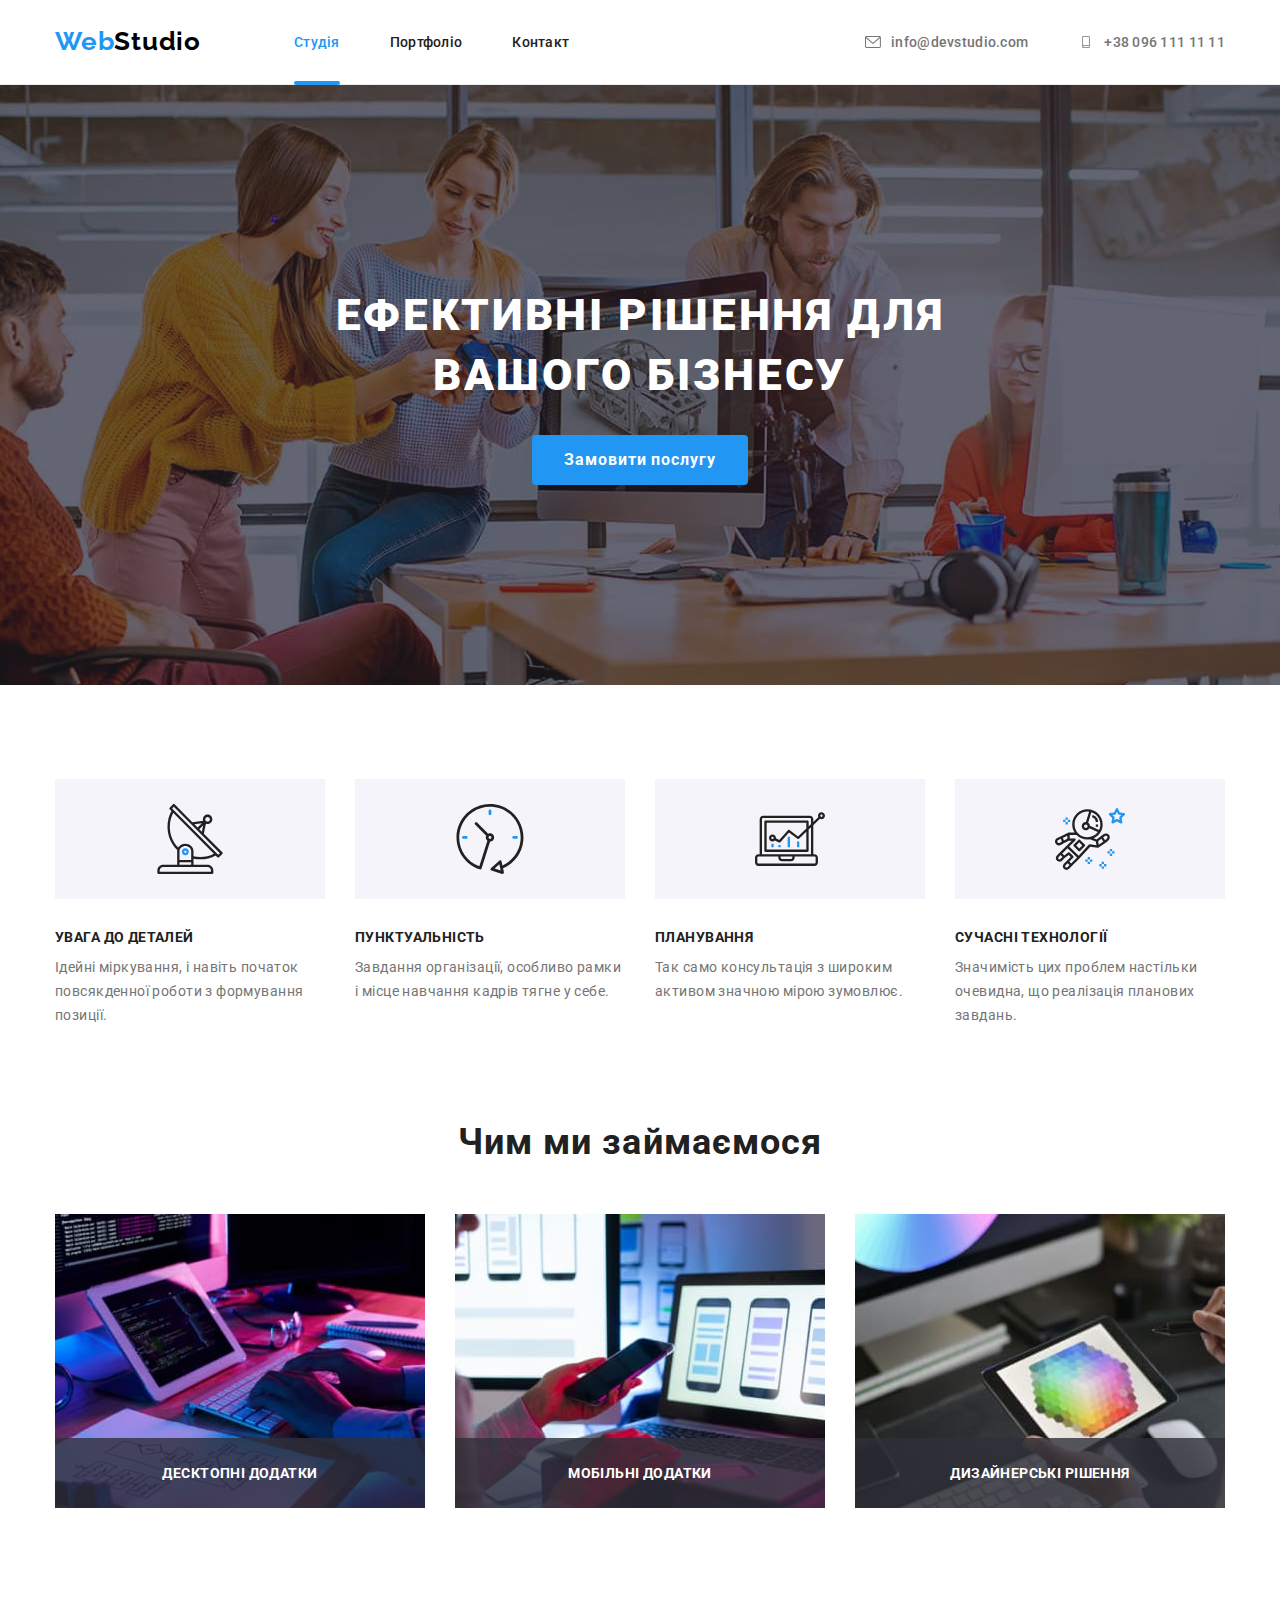
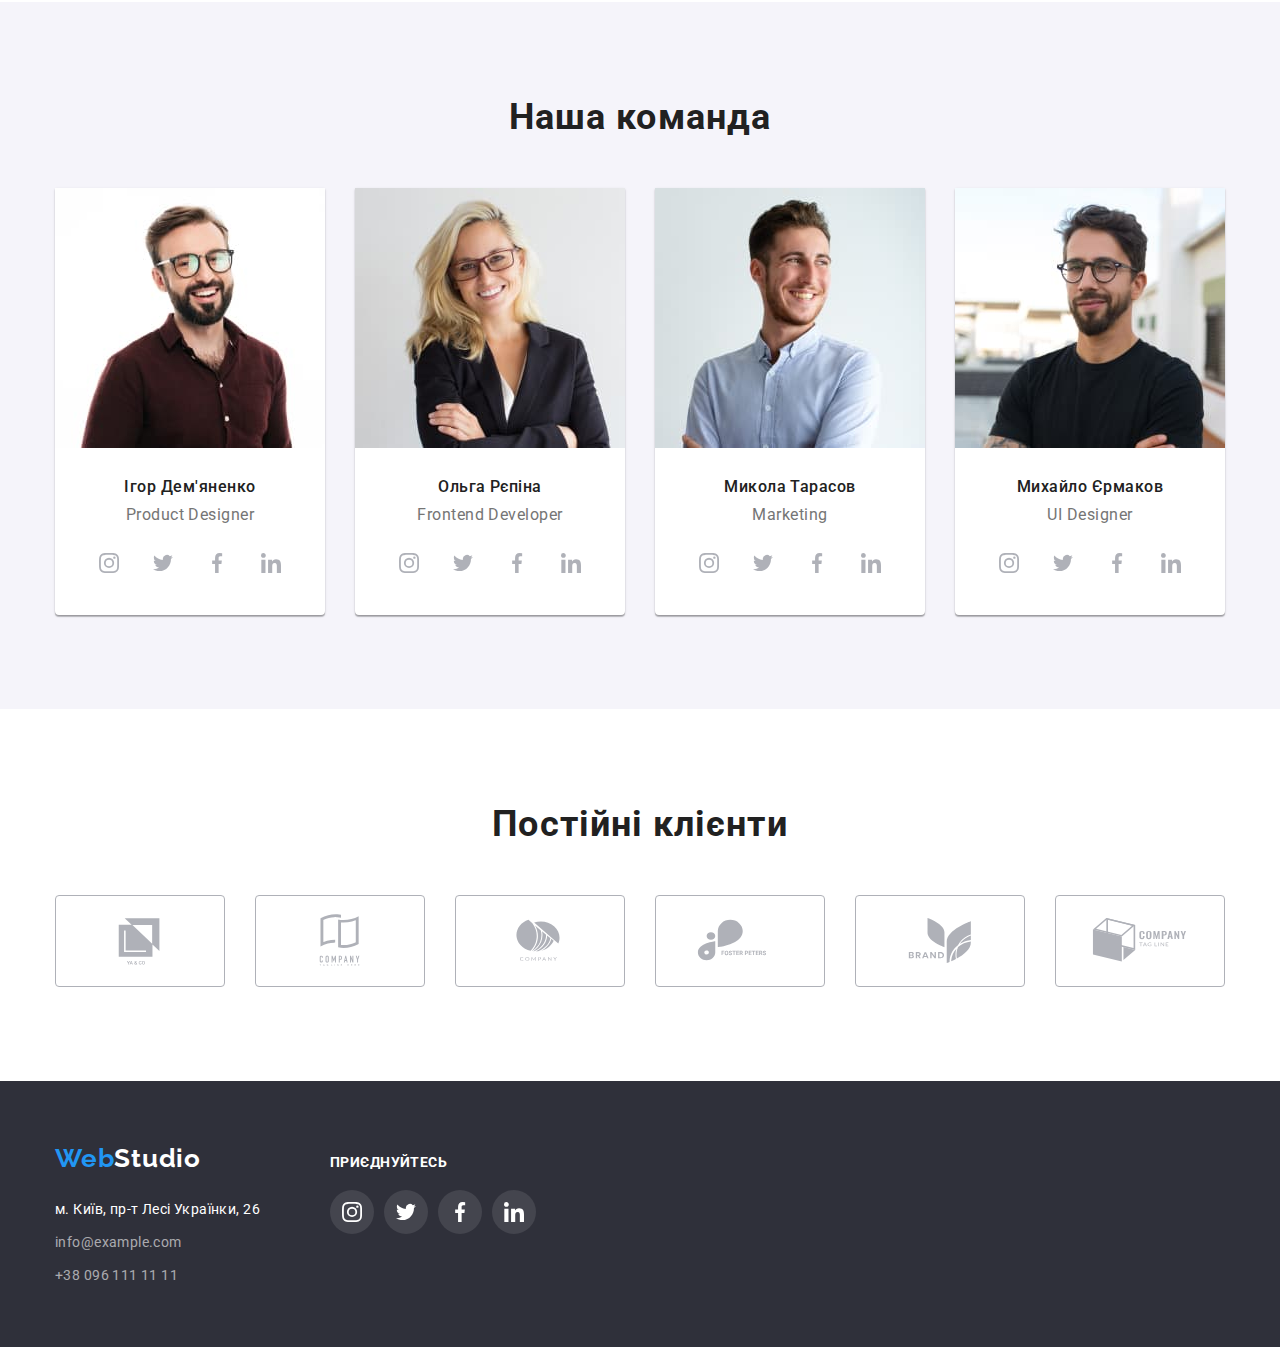
==== index.html @ 0c47aa60 "start" ====
<!DOCTYPE html>
<html lang="ru">
  <head>
    <link rel="preconnect" href="https://fonts.googleapis.com" />
    <link rel="preconnect" href="https://fonts.gstatic.com" crossorigin />
    <link
      href="https://fonts.googleapis.com/css2?family=Raleway:wght@700&family=Roboto:wght@400;500;700;900&display=swap"
      rel="stylesheet"
    />
    <link
      rel="stylesheet"
      href="https://cdnjs.cloudflare.com/ajax/libs/modern-normalize/0.6.0/modern-normalize.min.css"
    />
    <link rel="stylesheet" href="./css/styles.css" />
    <meta charset="UTF-8" />
    <meta http-equiv="X-UA-Compatible" content="IE=edge" />
    <meta name="viewport" content="width=device-width, initial-scale=1.0" />
    <title>Document</title>
  </head>

  <body>
    <header class="header">
      <div class="container flex-for-header">
        <a class="logo" href="./index.html" lang="en">Web<span class="logo-accent">Studio</span></a>
        <nav class="nav">
          <ul class="link-list">
            <li class="link-name"><a class="link-item current" href="./index.html">Студія</a></li>
            <li class="link-name"><a class="link-item" href="./portfolio.html">Портфоліо</a></li>
            <li class="link-name"><a class="link-item" href="./">Контакт</a></li>
          </ul>
        </nav>
        <ul class="contact-list">
          <li class="contact-name">
            <a class="contact-item" href="mailto:info@devstudio.com"
              ><svg class="contact-icon" width="16" height="12">
                <use href="./images/icons.svg#icon-envelope"></use></svg
              >info@devstudio.com</a
            >
          </li>
          <li class="contact-name">
            <a class="contact-item" href="tel:+380961111111"
              ><svg class="contact-icon" width="16" height="12">
                <use href="./images/icons.svg#icon-smartphone"></use></svg
              >+38 096 111 11 11</a
            >
          </li>
        </ul>
      </div>
    </header>

    <main>
      <section class="hero">
        <div class="container">
          <h1 class="hero-title">
            Ефективні рішення для <br />
            вашого бізнесу
          </h1>
          <button type="button" class="hero-button" data-modal-open>Замовити послугу</button>
        </div>
      </section>

      <section class="benefits">
        <div class="container">
          <h2 class="visually-hidden">Переваги</h2>
          <ul class="benefit-list">
            <li class="benefit-item">
              <div class="benefit-div">
                <svg class="benefit-icon" width="70" height="70">
                  <use href="./images/icons.svg#icon-antenna"></use>
                </svg>
              </div>
              <h3 class="benefit-title">Увага до деталей</h3>
              <p class="benefit-text">
                Ідейні міркування, і навіть початок повсякденної роботи з формування позиції.
              </p>
            </li>

            <li class="benefit-item">
              <div class="benefit-div">
                <svg class="benefit-icon" width="70" height="70">
                  <use href="./images/icons.svg#icon-clock"></use>
                </svg>
              </div>
              <h3 class="benefit-title">Пунктуальність</h3>
              <p class="benefit-text">
                Завдання організації, особливо рамки і місце навчання кадрів тягне у себе.
              </p>
            </li>

            <li class="benefit-item">
              <div class="benefit-div">
                <svg class="benefit-icon" width="70" height="70">
                  <use href="./images/icons.svg#icon-diagram"></use>
                </svg>
              </div>
              <h3 class="benefit-title">Планування</h3>
              <p class="benefit-text">
                Так само консультація з широким активом значною мірою зумовлює.
              </p>
            </li>

            <li class="benefit-item">
              <div class="benefit-div">
                <svg class="benefit-icon" width="70" height="70">
                  <use href="./images/icons.svg#icon-astronaut"></use>
                </svg>
              </div>
              <h3 class="benefit-title">Сучасні технології</h3>
              <p class="benefit-text">
                Значимість цих проблем настільки очевидна, що реалізація планових завдань.
              </p>
            </li>
          </ul>
        </div>
      </section>

      <section class="activities">
        <div class="container">
          <h2 class="activities-title">Чим ми займаємося</h2>
          <ul class="activities-list">
            <li class="activities-item">
              <div class="activities-thumb">
                <img src="./images/box1.jpg" alt="займаємся1" width="370" />
                <p class="activities-text">Десктопні додатки</p>
              </div>
            </li>

            <li class="activities-item">
              <div class="activities-thumb">
                <img src="./images/box2.jpg" alt="займаємся2" width="370" />
                <p class="activities-text">Мобільні додатки</p>
              </div>
            </li>

            <li class="activities-item">
              <div class="activities-thumb">
                <img src="./images/box3.jpg" alt="займаємся3" width="370" />
                <p class="activities-text">Дизайнерські рішення</p>
              </div>
            </li>
          </ul>
        </div>
      </section>

      <section class="teem">
        <div class="container">
          <h2 class="teem-title">Наша команда</h2>
          <ul class="teem-list">
            <li class="teem-card">
              <img src="./images/teem/igor.jpg" alt="Игорь" width="270" />
              <div class="teem-div">
                <h3 class="teem-member">Ігор Дем'яненко</h3>
                <p lang="en" class="teem-member-text">Product Designer</p>
                <ul class="teem-soc-list">
                  <li class="teem-soc-item">
                    <a href="" class="teem-soc-link"
                      ><svg class="teem-soc-icon" width="20" height="20">
                        <use href="./images/icons.svg#icon-instagram"></use></svg
                    ></a>
                  </li>
                  <li class="teem-soc-item">
                    <a href="" class="teem-soc-link">
                      <svg class="teem-soc-icon" width="20" height="20">
                        <use href="./images/icons.svg#icon-twitter"></use></svg
                    ></a>
                  </li>
                  <li class="teem-soc-item">
                    <a href="" class="teem-soc-link"
                      ><svg class="teem-soc-icon" width="20" height="20">
                        <use href="./images/icons.svg#icon-facebook"></use></svg
                    ></a>
                  </li>
                  <li class="teem-soc-item">
                    <a href="" class="teem-soc-link"
                      ><svg class="teem-soc-icon" width="20" height="20">
                        <use href="./images/icons.svg#icon-linkedin"></use></svg
                    ></a>
                  </li>
                </ul>
              </div>
            </li>
            <li class="teem-card">
              <img src="./images/teem/olga.jpg" alt="Ольга" width="270" />
              <div class="teem-div">
                <h3 class="teem-member">Ольга Рєпіна</h3>
                <p lang="en" class="teem-member-text">Frontend Developer</p>

                <ul class="teem-soc-list">
                  <li class="teem-soc-item">
                    <a href="" class="teem-soc-link"
                      ><svg class="teem-soc-icon" width="20" height="20">
                        <use href="./images/icons.svg#icon-instagram"></use></svg
                    ></a>
                  </li>
                  <li class="teem-soc-item">
                    <a href="" class="teem-soc-link">
                      <svg class="teem-soc-icon" width="20" height="20">
                        <use href="./images/icons.svg#icon-twitter"></use></svg
                    ></a>
                  </li>
                  <li class="teem-soc-item">
                    <a href="" class="teem-soc-link"
                      ><svg class="teem-soc-icon" width="20" height="20">
                        <use href="./images/icons.svg#icon-facebook"></use></svg
                    ></a>
                  </li>
                  <li class="teem-soc-item">
                    <a href="" class="teem-soc-link"
                      ><svg class="teem-soc-icon" width="20" height="20">
                        <use href="./images/icons.svg#icon-linkedin"></use></svg
                    ></a>
                  </li>
                </ul>
              </div>
            </li>
            <li class="teem-card">
              <img src="./images/teem/nickolai.jpg" alt="Николай" width="270" />
              <div class="teem-div">
                <h3 class="teem-member">Микола Тарасов</h3>
                <p lang="en" class="teem-member-text">Marketing</p>

                <ul class="teem-soc-list">
                  <li class="teem-soc-item">
                    <a href="" class="teem-soc-link"
                      ><svg class="teem-soc-icon" width="20" height="20">
                        <use href="./images/icons.svg#icon-instagram"></use></svg
                    ></a>
                  </li>
                  <li class="teem-soc-item">
                    <a href="" class="teem-soc-link">
                      <svg class="teem-soc-icon" width="20" height="20">
                        <use href="./images/icons.svg#icon-twitter"></use></svg
                    ></a>
                  </li>
                  <li class="teem-soc-item">
                    <a href="" class="teem-soc-link"
                      ><svg class="teem-soc-icon" width="20" height="20">
                        <use href="./images/icons.svg#icon-facebook"></use></svg
                    ></a>
                  </li>
                  <li class="teem-soc-item">
                    <a href="" class="teem-soc-link"
                      ><svg class="teem-soc-icon" width="20" height="20">
                        <use href="./images/icons.svg#icon-linkedin"></use></svg
                    ></a>
                  </li>
                </ul>
              </div>
            </li>
            <li class="teem-card">
              <img src="./images/teem/mikhail.jpg" alt="Михаил" width="270" />
              <div class="teem-div">
                <h3 class="teem-member">Михайло Єрмаков</h3>
                <p lang="en" class="teem-member-text">UI Designer</p>
                <ul class="teem-soc-list">
                  <li class="teem-soc-item">
                    <a href="" class="teem-soc-link"
                      ><svg class="teem-soc-icon" width="20" height="20">
                        <use href="./images/icons.svg#icon-instagram"></use></svg
                    ></a>
                  </li>
                  <li class="teem-soc-item">
                    <a href="" class="teem-soc-link">
                      <svg class="teem-soc-icon" width="20" height="20">
                        <use href="./images/icons.svg#icon-twitter"></use></svg
                    ></a>
                  </li>
                  <li class="teem-soc-item">
                    <a href="" class="teem-soc-link"
                      ><svg class="teem-soc-icon" width="20" height="20">
                        <use href="./images/icons.svg#icon-facebook"></use></svg
                    ></a>
                  </li>
                  <li class="teem-soc-item">
                    <a href="" class="teem-soc-link"
                      ><svg class="teem-soc-icon" width="20" height="20">
                        <use href="./images/icons.svg#icon-linkedin"></use></svg
                    ></a>
                  </li>
                </ul>
              </div>
            </li>
          </ul>
        </div>
      </section>
      <section class="clients">
        <div class="container">
          <h2 class="clients-title">Постійні клієнти</h2>
          <ul class="clients-list">
            <li class="clients-item">
              <a href="" class="clients-link"
                ><svg class="clients-icon" width="106" height="60">
                  <use href="./images/icons.svg#icon-Logo1"></use></svg
              ></a>
            </li>
            <li class="clients-item">
              <a href="" class="clients-link"
                ><svg class="clients-icon" width="106" height="60">
                  <use href="./images/icons.svg#icon-Logo2"></use></svg
              ></a>
            </li>
            <li class="clients-item">
              <a href="" class="clients-link"
                ><svg class="clients-icon" width="106" height="60">
                  <use href="./images/icons.svg#icon-Logo3"></use></svg
              ></a>
            </li>
            <li class="clients-item">
              <a href="" class="clients-link"
                ><svg class="clients-icon" width="106" height="60">
                  <use href="./images/icons.svg#icon-Logo4"></use></svg
              ></a>
            </li>
            <li class="clients-item">
              <a href="" class="clients-link"
                ><svg class="clients-icon" width="106" height="60">
                  <use href="./images/icons.svg#icon-Logo5"></use></svg
              ></a>
            </li>
            <li class="clients-item">
              <a href="" class="clients-link"
                ><svg class="clients-icon" width="106" height="60">
                  <use href="./images/icons.svg#icon-Logo6"></use></svg
              ></a>
            </li>
          </ul>
        </div>
      </section>
    </main>

    <footer class="footer">
      <div class="container flex-for-footer">
        <div class="footer-with-address">
          <a class="logo footer-logo" href="./index.html" lang="en"
            >Web<span class="footer-logo-accent">Studio</span>
          </a>
          <address class="footer-address">
            <p class="footer-address-text physical">м. Київ, пр-т Лесі Українки, 26</p>
            <ul class="footer-address-list">
              <li class="footer-address-item">
                <a class="footer-address-text mail" href="mailto:info@devstudio.com"
                  >info@example.com</a
                >
              </li>
              <li class="footer-address-item">
                <a class="footer-address-text phone" href="tel:+380961111111">+38 096 111 11 11</a>
              </li>
            </ul>
          </address>
        </div>
        <div class="footer-with-caller">
          <h3 class="footer-caller">Приєднуйтесь</h3>
          <ul class="footer-caller-list">
            <li class="footer-caller-item">
              <a href="" class="footer-caller-link"
                ><svg class="footer-caller-icon" width="20" height="20">
                  <use href="./images/icons.svg#icon-instagram"></use></svg
              ></a>
            </li>
            <li class="footer-caller-item">
              <a href="" class="footer-caller-link"
                ><svg class="footer-caller-icon" width="20" height="20">
                  <use href="./images/icons.svg#icon-twitter"></use></svg
              ></a>
            </li>
            <li class="footer-caller-item">
              <a href="" class="footer-caller-link"
                ><svg class="footer-caller-icon" width="20" height="20">
                  <use href="./images/icons.svg#icon-facebook"></use></svg
              ></a>
            </li>
            <li class="footer-caller-item">
              <a href="" class="footer-caller-link"
                ><svg class="footer-caller-icon" width="20" height="20">
                  <use href="./images/icons.svg#icon-linkedin"></use></svg
              ></a>
            </li>
          </ul>
        </div>
      </div>
    </footer>

    <div class="backdrop is-hidden" data-modal>
      <div class="modal">
        <button type="button" class="close-button-modal" data-modal-close>
          <svg class="icon-modal" width="11" height="11">
            <use href="./images/icons.svg#icon-Vector"></use>
          </svg>
        </button>
      </div>
    </div>

    <script src="./js/modal.js"></script>
  </body>
</html>
---- css/styles.css ----
/* :root спільний для обох сторінок */

:root {
  --primary-text-color: #212121;
  --secondary-text-color: #757575;
  --tertiary-text-color: #ffffff;
  --logo-text-color: #2196f3;
  --accent-color: #000000;
  --active-link-color: #2196f3;
  --active-link-hero-color: #188ce8;
  --footer-address-text-color: #ffffff99;
  --primary-background-color: #ffffff;
  --secondary-background-color: #2f303a;
  --tertiary-background-color: #f5f4fa;
  --primary-border-features: 1px solid #ececec;
  --secondary-border-features: 1px solid #eeeeee;
}

/* body спільний для обох сторінок */

body {
  color: var(--primary-background-color);
  font-family: 'Roboto', sans-serif;
}

h1,
h2,
h3,
h4,
p {
  margin: 0;
  padding: 0;
}

ul,
li {
  margin: 0;
  padding: 0;
  list-style: none;
}

img {
  display: block;
  max-width: 100%;
  height: auto;
}

.visually-hidden {
  position: absolute;
  white-space: nowrap;
  width: 1px;
  height: 1px;
  overflow: hidden;
  border: 0;
  padding: 0;
  clip: rect(0 0 0 0);
  clip-path: inset(50%);
  margin: -1px;
}

/* Загальний контейнер */

.container {
  width: 100%;
  width: 1200px;
  margin: 0 auto;
  padding: 0 15px;
}

/* Header спільний для обох сторінок */

.header {
  border-bottom: var(--primary-border-features);
}

.flex-for-header {
  display: flex;
  align-items: center;
}

.logo {
  font-family: 'Raleway', sans-serif;
  font-weight: 700;
  font-size: 26px;
  line-height: calc(35.96 / 26);
  letter-spacing: 0.03em;
  color: var(--logo-text-color);
  text-decoration: none;
  margin: 0 93px 0 0;
  padding: 24px 0;
}

.logo-accent {
  color: var(--accent-color);
}

.nav {
  margin-right: auto;
  padding: 0;
}

.link-list {
  display: flex;
  align-items: center;
  margin: 0;
  padding: 0;
}

.link-item {
  font-weight: 500;
  font-size: 14px;
  line-height: calc(16 / 14);
  letter-spacing: 0.02em;
  color: var(--primary-text-color);
  text-decoration: none;

  display: block;
  padding-top: 32px;
  padding-bottom: 32px;

  transition: color 250ms cubic-bezier(0.4, 0, 0.2, 1);
}

.link-name {
  position: relative;
}

.link-name:not(:last-child) {
  margin-right: 50px;
}

.link-item:hover,
.link-item:focus {
  color: var(--active-link-color);
}

.link-item.current {
  color: var(--active-link-color);
}

.link-item.current::after {
  content: '';
  position: absolute;
  bottom: -3px;
  left: 0;

  width: 100%;
  height: 4px;
  border-radius: 2px;
  background-color: var(--active-link-color);
}

.contact-list {
  display: flex;
  justify-content: center;
  align-items: center;
}

.contact-icon {
  margin-right: 10px;
  fill: var(--secondary-text-color);
  transition: fill 250ms cubic-bezier(0.4, 0, 0.2, 1);
}

.contact-item {
  display: flex;
  align-items: center;
  justify-content: center;
  font-weight: 500;
  font-size: 14px;
  line-height: calc(16 / 14);
  letter-spacing: 0.02em;
  color: var(--secondary-text-color);
  text-decoration: none;
  transition: color 250ms cubic-bezier(0.4, 0, 0.2, 1);
}

.contact-item:hover,
.contact-item:focus {
  color: var(--active-link-color);
}

.contact-item:hover .contact-icon,
.contact-item:focus .contact-icon {
  fill: currentColor;
}

.contact-name:not(:last-child) {
  margin-right: 50px;
}

/* Сторінка "Студія" */

.hero,
.footer {
  background-color: var(--secondary-background-color);
}

.hero {
  padding: 200px 0;
  margin: auto;
  max-width: 1600px;
  background-image: linear-gradient(rgba(47, 48, 58, 0.4), rgba(47, 48, 58, 0.4)),
    url(../images/bg-hero/bg-hero-img.jpg);
  background-repeat: no-repeat;
  background-position: center;
  background-size: cover;
}

.hero-title {
  margin: 0 auto 30px;

  font-weight: 900;
  font-size: 44px;
  line-height: calc(60 / 44);
  text-align: center;
  letter-spacing: 0.06em;
  text-transform: uppercase;
  color: var(--tertiary-text-color);
}
.hero-button {
  display: flex;

  margin: 0 auto;
  padding: 10px 32px;

  font-family: inherit;
  font-weight: 700;
  font-size: 16px;
  line-height: calc(30 / 16);
  align-items: center;
  text-align: center;
  letter-spacing: 0.06em;
  color: var(--tertiary-text-color);
  background-color: var(--active-link-color);
  cursor: pointer;
  border: transparent;
  border-radius: 4px;

  transition: background-color 250ms cubic-bezier(0.4, 0, 0.2, 1);
}

.hero-button:hover,
.hero-button:focus {
  background-color: var(--active-link-hero-color);
}

.benefits {
  padding-top: 94px;
  margin: 0 auto;
}

.benefit-list {
  display: flex;
  gap: 30px;
}

.benefit-div {
  display: flex;
  align-items: center;
  justify-content: center;
  width: 270px;
  height: 120px;
  background-color: var(--tertiary-background-color);
}

.benefit-title {
  font-weight: 700;
  font-size: 14px;
  line-height: 1.17;
  letter-spacing: 0.03em;
  text-transform: uppercase;
  color: var(--primary-text-color);
  margin-top: 30px;
  margin-bottom: 10px;
}
.benefit-text {
  font-size: 14px;
  line-height: calc(24 / 14);
  letter-spacing: 0.03em;
  color: var(--secondary-text-color);
}
.activities {
  padding: 94px 0;
}

.activities-title {
  font-weight: 700;
  font-size: 36px;
  line-height: calc(42.19 / 36);
  text-align: center;
  letter-spacing: 0.03em;
  color: var(--primary-text-color);

  margin: 0 auto 50px;
}

.activities-list {
  display: flex;
  margin-top: 50px;
  gap: 30px;
}

.activities-thumb {
  position: relative;
}

.activities-text {
  position: absolute;
  bottom: 0;

  display: flex;
  align-items: center;
  justify-content: center;

  font-weight: 700;
  font-size: 14px;
  line-height: calc(16 / 14);
  letter-spacing: 0.03em;
  text-transform: uppercase;
  width: 100%;
  height: 70px;

  color: var(--tertiary-text-color);
  background-color: rgba(47, 48, 58, 0.8);
}

.teem {
  padding: 94px 0;

  background-color: var(--tertiary-background-color);
}
.teem-title,
.clients-title {
  margin: 0 auto 50px;

  font-weight: 700;
  font-size: 36px;
  line-height: calc(42.19 / 36);
  text-align: center;
  letter-spacing: 0.03em;
  color: var(--primary-text-color);
}

.teem-list {
  display: flex;
  justify-content: center;
  gap: 30px;
}

.teem-card {
  background: var(--primary-background-color);
  box-shadow: 0px 1px 3px rgba(0, 0, 0, 0.12), 0px 1px 1px rgba(0, 0, 0, 0.14),
    0px 2px 1px rgba(0, 0, 0, 0.2);
  border-radius: 0px 0px 4px 4px;
}

.teem-member {
  margin-bottom: 10px;

  font-weight: 500;
  font-size: 16px;
  line-height: calc(18.75 / 16);
  text-align: center;
  letter-spacing: 0.03em;
  color: var(--primary-text-color);
}
.teem-member-text {
  font-size: 16px;
  line-height: calc(18.75 / 16);
  text-align: center;
  letter-spacing: 0.03em;
  color: var(--secondary-text-color);
  margin-bottom: 16px;
}

.teem-div {
  padding: 30px 0;
}

.teem-soc-list {
  display: flex;
  justify-content: center;

  gap: 10px;
}

.teem-soc-link {
  display: flex;
  align-items: center;
  justify-content: center;

  width: 44px;
  height: 44px;
  border-radius: 50%;

  transition: background-color 250ms cubic-bezier(0.4, 0, 0.2, 1);
}

.teem-soc-link:hover,
.teem-soc-link:focus {
  background-color: var(--active-link-color);
}

.teem-soc-link:hover .teem-soc-icon,
.teem-soc-link:focus .teem-soc-icon {
  fill: var(--tertiary-text-color);
}

.teem-soc-icon {
  fill: #afb1b8;
  transition: fill 250ms cubic-bezier(0.4, 0, 0.2, 1);
}

.clients {
  padding: 94px 0;
}

.clients-list {
  display: flex;
  justify-content: center;
  align-items: center;

  gap: 30px;
}

.clients-link {
  display: flex;
  align-items: center;
  justify-content: center;
  width: 170px;
  height: 92px;
  background: var(--primary-background-color);
  border: 1px solid #afb1b8;
  border-radius: 4px;
  transition: border 250ms cubic-bezier(0.4, 0, 0.2, 1);
}

.clients-icon {
  fill: #afb1b8;
  transition: fill 250ms cubic-bezier(0.4, 0, 0.2, 1);
}

.clients-link:hover,
.clients-link:focus {
  border: 1px solid var(--active-link-color);
}

.clients-link:hover .clients-icon,
.clients-link:focus .clients-icon {
  fill: var(--active-link-color);
}

.backdrop {
  position: fixed;
  top: 0;
  left: 0;
  width: 100%;
  height: 100%;
  background-color: rgba(0, 0, 0, 0.2);
  opacity: 1;
  visibility: visible;
  transition: opacity 250ms cubic-bezier(0.4, 0, 0.2, 1),
    visibility 250ms cubic-bezier(0.4, 0, 0.2, 1);
}

.backdrop.is-hidden {
  visibility: hidden;
  opacity: 0;
  pointer-events: none;
}

.backdrop.is-hidden .modal {
  transform: translate(-50%, -50%) scale(2);
  opacity: 0;
}

.modal {
  position: absolute;
  top: 50%;
  left: 50%;

  height: 581px;
  width: 528px;

  transform: translate(-50%, -50%) scale(1);
  transition: transform 250ms cubic-bezier(0.4, 0, 0.2, 1),
    opacity 250ms cubic-bezier(0.4, 0, 0.2, 1);

  box-shadow: 0px 1px 3px rgba(0, 0, 0, 0.12), 0px 1px 1px rgba(0, 0, 0, 0.14),
    0px 2px 1px rgba(0, 0, 0, 0.2);
  border-radius: 4px;

  background-color: var(--primary-background-color);
  opacity: 1;
}

.close-button-modal {
  display: flex;
  margin: 8px 8px 0 auto;
  border: 1px solid #0000001a;
  background-color: var(--primary-background-color);

  padding: 10px;
  cursor: pointer;
  border-radius: 50%;
}

/* Строрінка Портфоліо */

.filter-list {
  display: flex;
  justify-content: center;
  margin-bottom: 50px;
  gap: 8px;
}

.filter-button {
  font-family: inherit;
  font-weight: 500;
  font-size: 16px;
  line-height: calc(26 / 16);
  text-align: center;
  letter-spacing: 0.03em;
  color: var(--primary-text-color);
  background-color: var(--tertiary-background-color);
  border: 1px transparent;
  border-radius: 4px;
  cursor: pointer;

  margin: 0 auto;
  padding: 6px 22px;

  transition: background-color 250ms cubic-bezier(0.4, 0, 0.2, 1),
    color 250ms cubic-bezier(0.4, 0, 0.2, 1), box-shadow 250ms cubic-bezier(0.4, 0, 0.2, 1);
}

.filter-button:hover,
.filter-button:focus {
  color: var(--tertiary-text-color);
  background-color: var(--active-link-color);
  box-shadow: 0px 4px 4px rgba(0, 0, 0, 0.25);
}

.examples {
  padding: 94px 0;
}

.thumb-example {
  position: relative;
  overflow: hidden;
}

.about-example {
  position: absolute;
  top: 0;
  left: 0;

  width: 100%;
  height: 100%;
  padding: 63px 24px;

  font-size: 18px;
  line-height: calc(28 / 18);
  letter-spacing: 0.03em;

  color: var(--tertiary-text-color);
  background-color: rgba(33, 150, 243, 0.9);

  transform: translateY(100%);
  transition: transform 250ms cubic-bezier(0.4, 0, 0.2, 1);
  opacity: 0;
}

.example-demo-link:hover .about-example,
.example-demo-link:focus .about-example {
  transform: translateY(0);
  opacity: 1;
}

.example-div {
  padding: 20px 24px;
  border-bottom: var(--secondary-border-features);
  border-left: var(--secondary-border-features);
  border-right: var(--secondary-border-features);
}

.examples-list {
  display: flex;
  flex-wrap: wrap;
  gap: 30px;
}

.example-demo {
  background: var(--primary-background-color);

  flex-basis: calc((100% - 2 * 30px) / 3);
}

.example-demo-link:hover,
.example-demo-link:focus {
  box-shadow: 0px 4px 4px rgba(0, 0, 0, 0.25);
}

.example-demo-link {
  display: block;
  text-decoration: none;
  transition: box-shadow 250ms cubic-bezier(0.4, 0, 0.2, 1);
}

.example-title {
  font-weight: 700;
  font-size: 18px;
  line-height: calc(36 / 18);
  letter-spacing: 0.06em;
  height: 36px;
  color: var(--primary-text-color);
}

.example-text {
  font-size: 16px;
  line-height: calc(30 / 16);
  letter-spacing: 0.03em;
  color: var(--secondary-text-color);
  margin-top: 4px;
}

/* Footer спільний для обох сторінок */

.footer {
  padding: 60px 0;
}

.flex-for-footer {
  display: flex;
  align-items: baseline;
}

.footer-with-address {
  margin-right: 70px;
}

.footer-logo {
  padding: 0;
  margin: 0;
}

.footer-logo-accent {
  color: var(--tertiary-text-color);
}

.footer-address {
  margin-top: 20px;
}

.footer-address-list {
  margin-top: 9px;
}

.footer-address-item:last-child {
  margin-top: 9px;
}

.footer-address-text {
  font-style: normal;
  font-size: 14px;
  line-height: calc(24 / 14);
  letter-spacing: 0.03em;
  color: var(--footer-address-text-color);
  text-decoration: none;
}

.physical {
  color: var(--tertiary-text-color);
}

.footer-caller {
  font-weight: 700;
  font-size: 14px;
  line-height: calc(16 / 14);
  letter-spacing: 0.03em;
  text-transform: uppercase;
  color: var(--tertiary-text-color);

  margin-bottom: 20px;
}

.footer-caller-list {
  display: flex;
  justify-content: center;

  gap: 10px;
}

.footer-caller-link {
  display: flex;
  align-items: center;
  justify-content: center;

  width: 44px;
  height: 44px;
  border-radius: 50%;
  background-color: #ffffff1a;

  transition: background-color 250ms cubic-bezier(0.4, 0, 0.2, 1);
}

.footer-caller-link:hover,
.footer-caller-link:focus {
  background-color: var(--active-link-color);
}

.footer-caller-icon {
  fill: var(--tertiary-text-color);
}
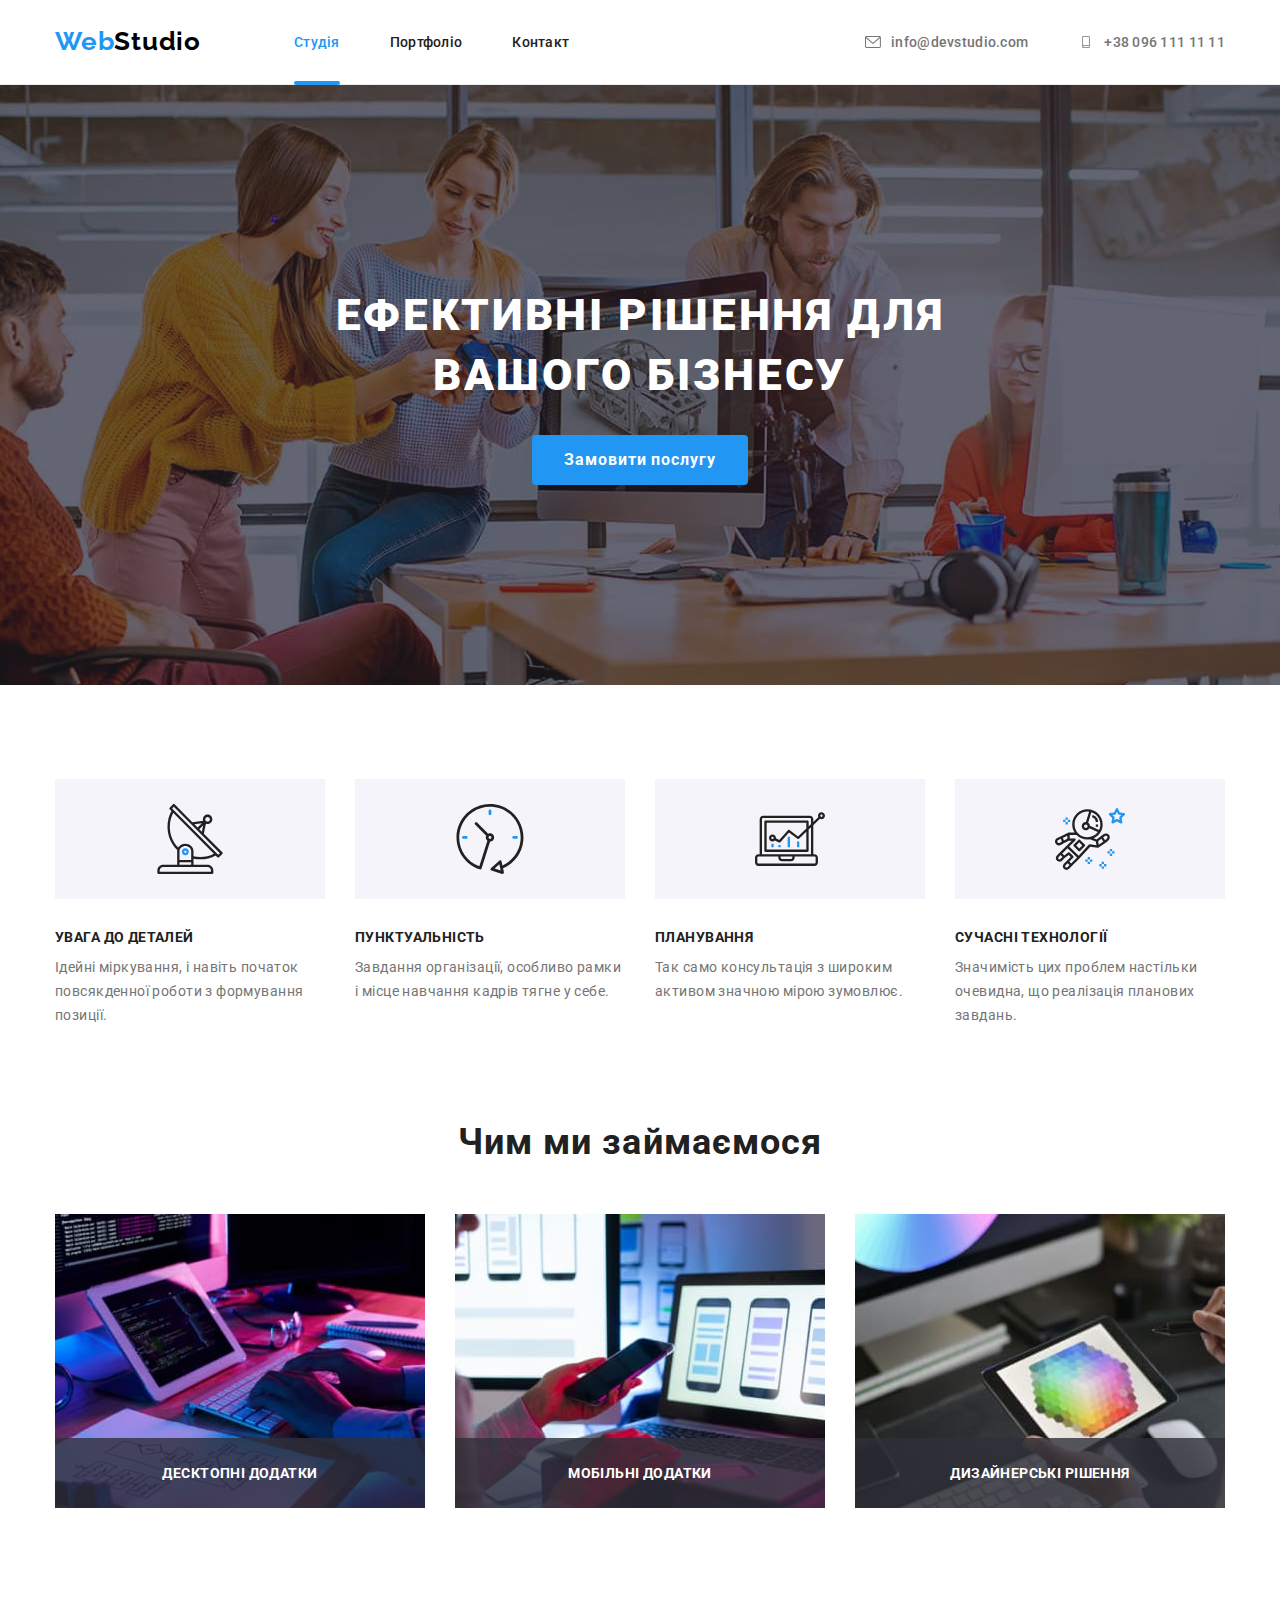
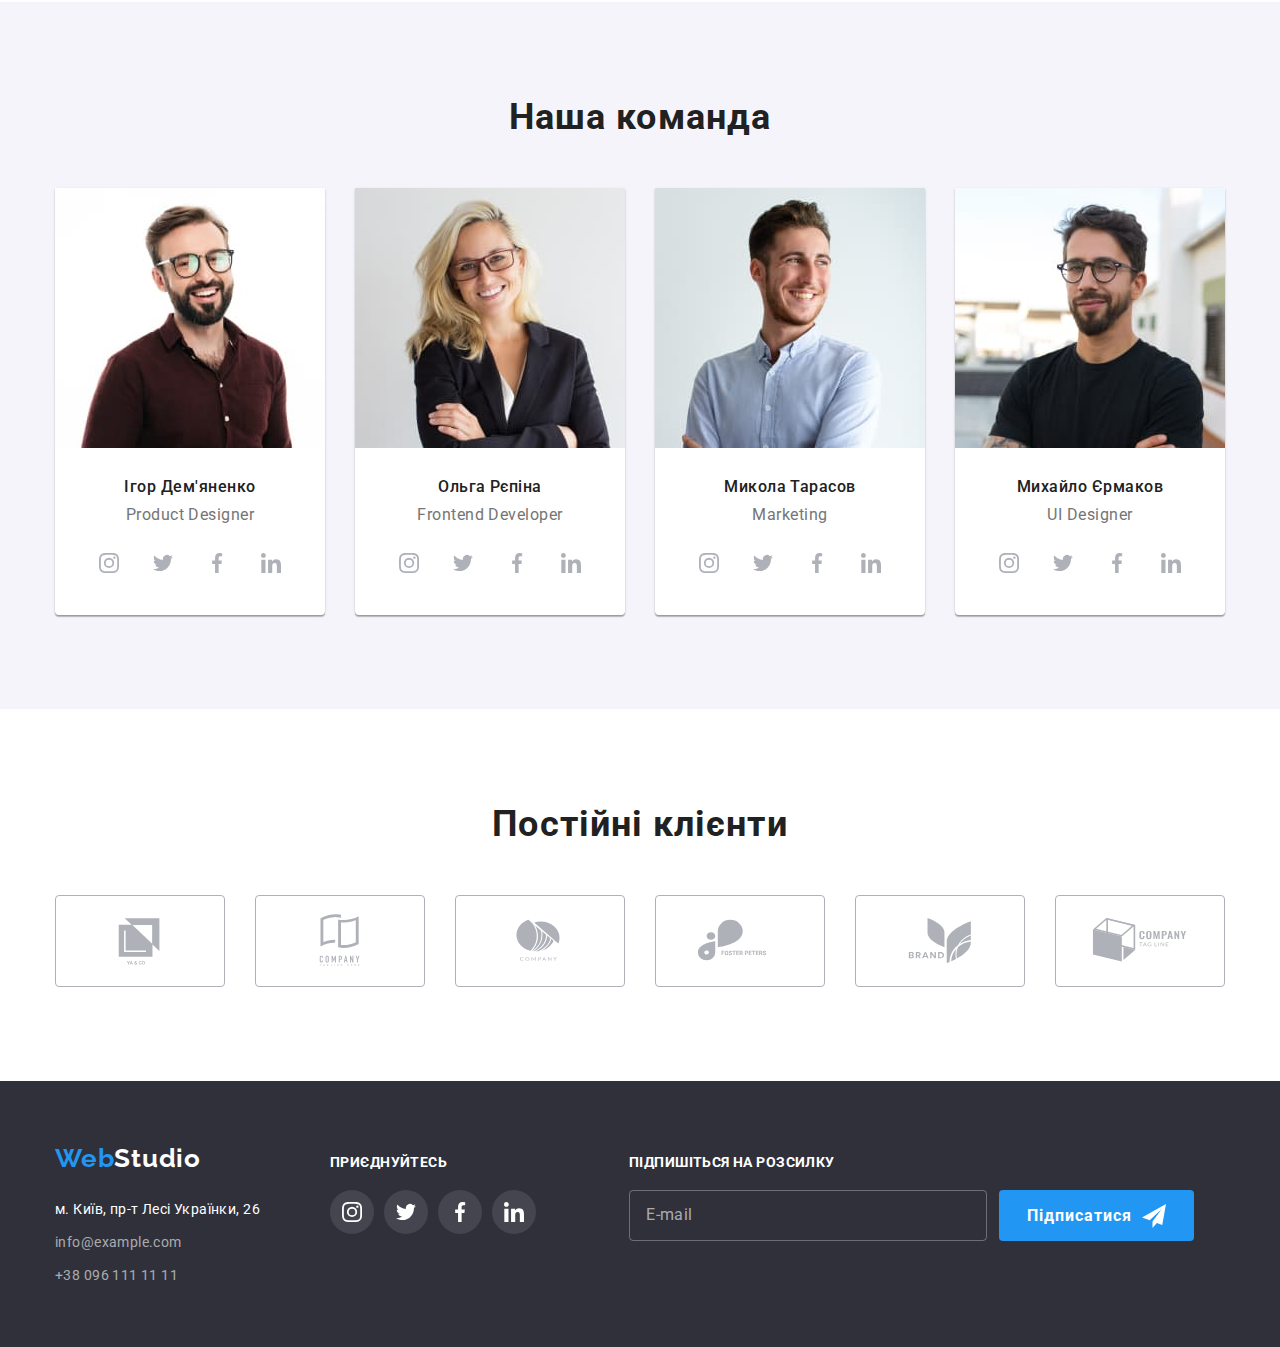
==== commit 4ec7ce28: "btns done" ====
--- a/index.html
+++ b/index.html
@@ -377,6 +377,28 @@
             </li>
           </ul>
         </div>
+
+        <div class="footer-with-subscription">
+          <h3 class="footer-caller">Підпишіться на розсилку</h3>
+          <form class="user-email-form">
+            <div class="user-email-div">
+              <label for="user_email"></label>
+              <input
+                class="subcription-email"
+                type="email"
+                name="email"
+                id="user_email"
+                placeholder="E-mail"
+              />
+              <button type="submit" class="subscription-btn">
+                Підписатися
+                <svg class="send-icon" width="24" height="24">
+                  <use href="./images/icons.svg#icon-icon-send-airplane"></use>
+                </svg>
+              </button>
+            </div>
+          </form>
+        </div>
       </div>
     </footer>
 
@@ -387,6 +409,47 @@
             <use href="./images/icons.svg#icon-Vector"></use>
           </svg>
         </button>
+
+        <h3 class="modal-title">Залиште свої дані, ми вам передзвонимо</h3>
+
+        <form class="modal-form">
+          <div class="form-div">
+            <label for="user-name">Ім'я</label>
+            <input type="text" name="name" id="user-name" autofocus />
+          </div>
+
+          <div class="form-div">
+            <label for="user-tel">Телефон</label>
+            <input type="tel" name="tel" id="user-tel" autofocus />
+          </div>
+
+          <div class="form-div">
+            <label for="user-mail">Пошта</label>
+            <input type="email" name="mail" id="user-mail" autofocus />
+          </div>
+
+          <div class="form-div">
+            <label for="user-comment">Коментар</label>
+            <textarea
+              class="user-comment"
+              name="comment"
+              id="user-comment"
+              rows="6"
+              placeholder="Введіть текст"
+              autofocus
+            ></textarea>
+          </div>
+
+          <div class="check-box">
+            <input type="checkbox" name="policy" id="agreement" />
+            <label for="agreement"
+              >Погоджуюся з розсилкою та приймаю
+              <a href="./" class="terms">Умови договору</a></label
+            >
+          </div>
+
+          <button type="submit" class="agreement-btn">Відправити</button>
+        </form>
       </div>
     </div>
 
--- a/css/styles.css
+++ b/css/styles.css
@@ -19,7 +19,6 @@
 /* body спільний для обох сторінок */
 
 body {
-  color: var(--primary-background-color);
   font-family: 'Roboto', sans-serif;
 }
 
@@ -58,6 +57,11 @@
   margin: -1px;
 }
 
+input {
+  margin: 0;
+  padding: 0;
+}
+
 /* Загальний контейнер */
 
 .container {
@@ -506,6 +510,95 @@
   border-radius: 50%;
 }
 
+.modal-title {
+  font-weight: 700;
+  font-size: 20px;
+  line-height: calc(23 / 20);
+  text-align: center;
+  letter-spacing: 0.03em;
+  margin-bottom: 12px;
+
+  color: var(--primary-text-color);
+}
+
+.modal-form {
+  width: 448px;
+  margin-left: auto;
+  margin-right: auto;
+  padding: 0;
+}
+
+.form-div {
+  display: flex;
+  flex-direction: column;
+}
+
+.form-div label {
+  margin-bottom: 4px;
+  font-size: 12px;
+  line-height: calc(14 / 12);
+  letter-spacing: 0.01em;
+
+  color: var(--secondary-text-color);
+}
+
+.form-div input {
+  margin-bottom: 10px;
+  border: 1px solid rgba(33, 33, 33, 0.2);
+  border-radius: 4px;
+}
+
+/* .form-div input::placeholder {
+} */
+
+.form-div textarea {
+  padding: 12px 16px;
+  border: 1px solid rgba(33, 33, 33, 0.2);
+  border-radius: 4px;
+}
+
+.form-div textarea::placeholder {
+  font-size: 12px;
+  line-height: calc(14 / 12);
+  letter-spacing: 0.01em;
+  color: rgba(117, 117, 117, 0.5);
+}
+
+.check-box {
+  display: flex;
+  justify-content: center;
+  align-items: center;
+  margin: 20px 0 30px;
+}
+
+.check-box label {
+  font-size: 14px;
+  line-height: calc(24 / 14);
+  letter-spacing: 0.03em;
+  margin-left: 7px;
+
+  color: var(--secondary-text-color);
+}
+
+.agreement-btn {
+  display: flex;
+  margin: 0 auto;
+  padding: 10px 52px;
+  font-family: inherit;
+  font-weight: 700;
+  font-size: 16px;
+  line-height: calc(30 / 16);
+  align-items: center;
+  text-align: center;
+  letter-spacing: 0.06em;
+
+  color: var(--tertiary-text-color);
+  background-color: var(--active-link-color);
+  cursor: pointer;
+  border: transparent;
+  border-radius: 4px;
+}
+
 /* Строрінка Портфоліо */
 
 .filter-list {
@@ -674,6 +767,10 @@
   color: var(--tertiary-text-color);
 }
 
+.footer-with-caller {
+  margin-right: 93px;
+}
+
 .footer-caller {
   font-weight: 700;
   font-size: 14px;
@@ -713,3 +810,48 @@
 .footer-caller-icon {
   fill: var(--tertiary-text-color);
 }
+
+.user-email-div {
+  display: flex;
+}
+
+.user-email-div input {
+  padding: 15px 16px;
+  margin-right: 12px;
+  background-color: transparent;
+  width: 358px;
+  border: 1px solid rgba(255, 255, 255, 0.3);
+  border-radius: 4px;
+  color: var(--tertiary-text-color);
+}
+
+.user-email-div input::placeholder {
+  font-size: 16px;
+  line-height: calc(20 / 16);
+  letter-spacing: 0.03em;
+
+  color: rgba(255, 255, 255, 0.6);
+}
+
+.subscription-btn {
+  display: flex;
+  margin: 0 auto;
+  padding: 10px 28px;
+  font-family: inherit;
+  font-weight: 700;
+  font-size: 16px;
+  line-height: calc(30 / 16);
+  align-items: center;
+  text-align: center;
+  letter-spacing: 0.06em;
+
+  color: var(--tertiary-text-color);
+  background-color: var(--active-link-color);
+  cursor: pointer;
+  border: transparent;
+  border-radius: 4px;
+}
+
+.send-icon {
+  margin-left: 10px;
+}
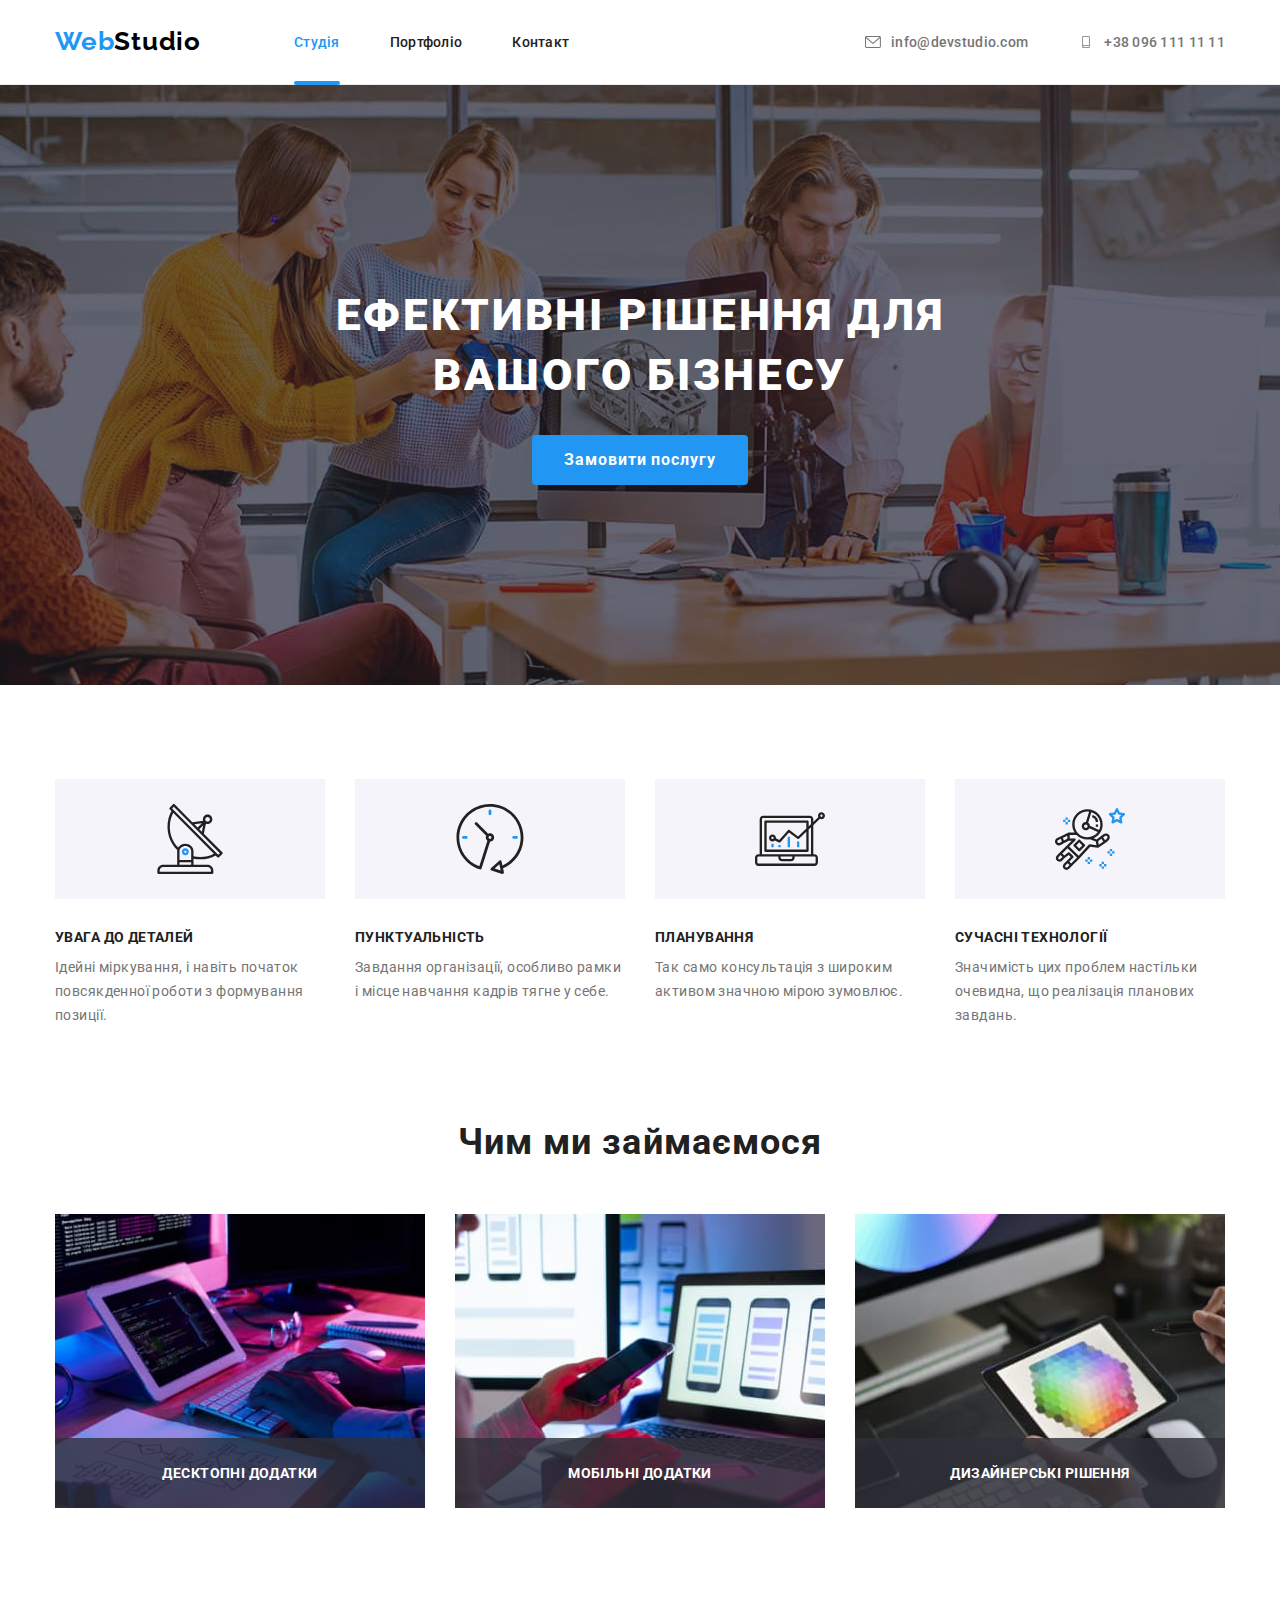
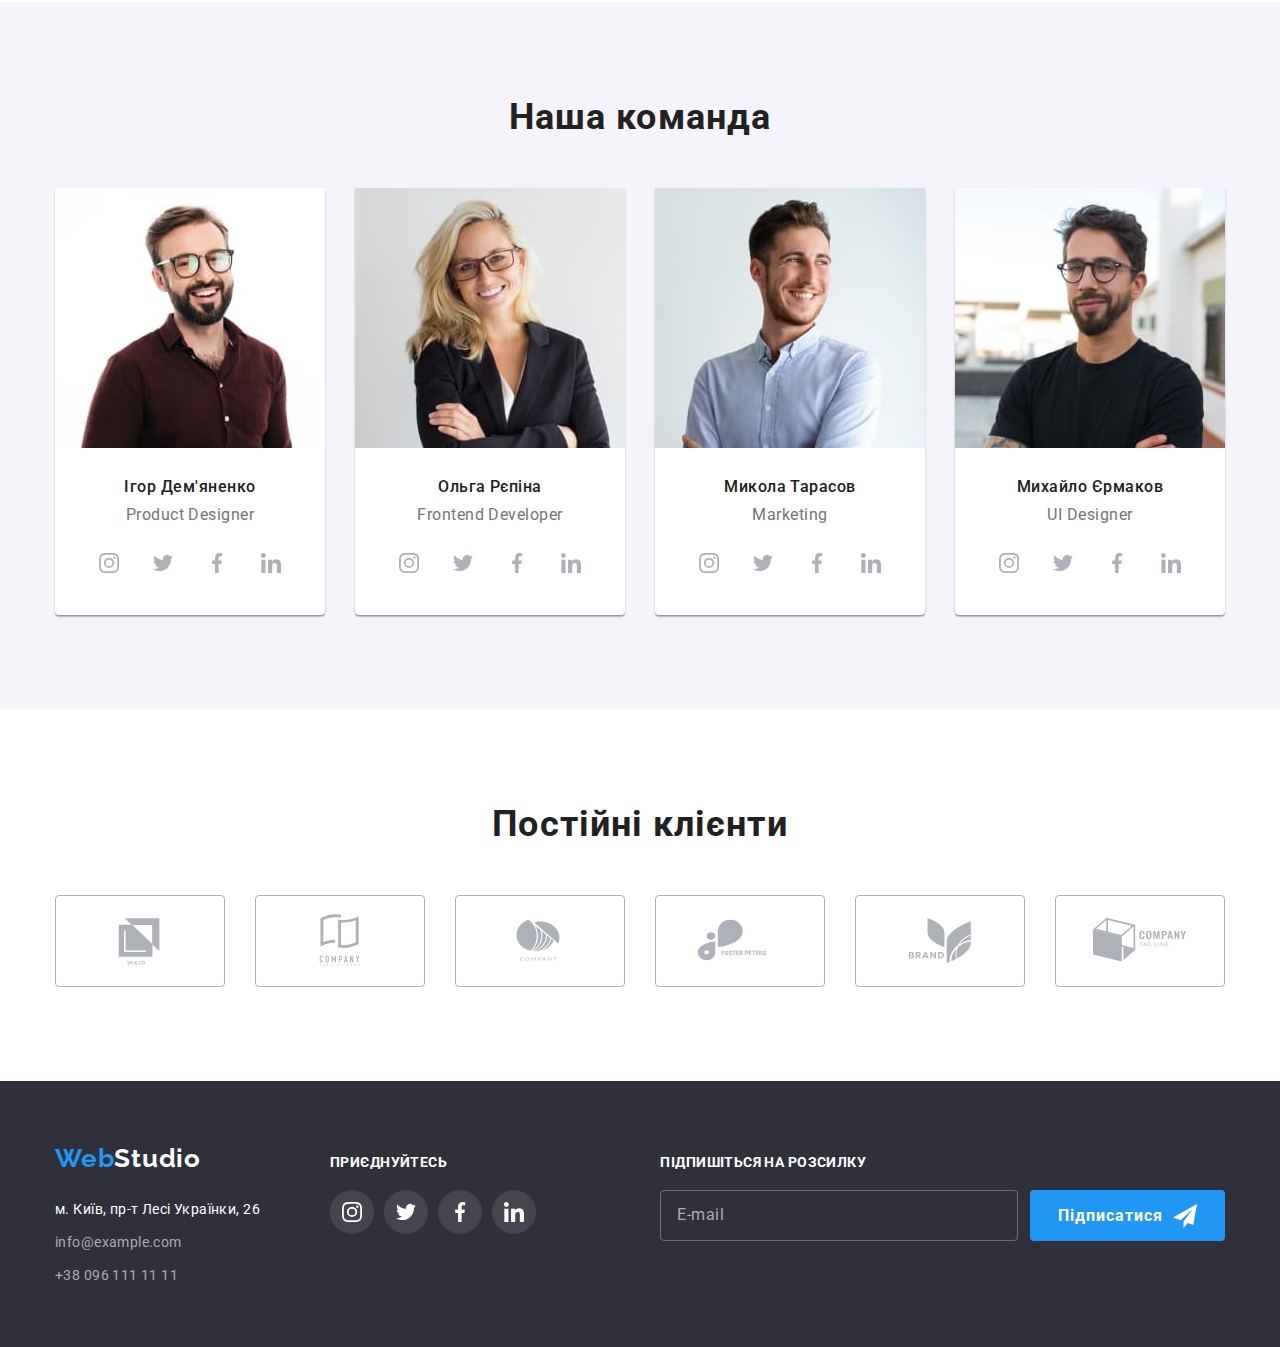
==== commit 6018213d: "thank you mentor" ====
--- a/index.html
+++ b/index.html
@@ -382,7 +382,6 @@
           <h3 class="footer-caller">Підпишіться на розсилку</h3>
           <form class="user-email-form">
             <div class="user-email-div">
-              <label for="user_email"></label>
               <input
                 class="subcription-email"
                 type="email"
@@ -405,7 +404,7 @@
     <div class="backdrop is-hidden" data-modal>
       <div class="modal">
         <button type="button" class="close-button-modal" data-modal-close>
-          <svg class="icon-modal" width="11" height="11">
+          <svg class="close-button-icon" width="11" height="11">
             <use href="./images/icons.svg#icon-Vector"></use>
           </svg>
         </button>
@@ -415,17 +414,26 @@
         <form class="modal-form">
           <div class="form-div">
             <label for="user-name">Ім'я</label>
-            <input type="text" name="name" id="user-name" autofocus />
+            <input type="text" class="form-input" name="name" id="user-name" />
+            <svg class="user-icon" width="18" height="18">
+              <use href="./images/icons.svg#icon-person-black-18dp-1"></use>
+            </svg>
           </div>
 
           <div class="form-div">
             <label for="user-tel">Телефон</label>
-            <input type="tel" name="tel" id="user-tel" autofocus />
+            <input type="tel" class="form-input" name="tel" id="user-tel" />
+            <svg class="user-icon" width="18" height="18">
+              <use href="./images/icons.svg#icon-phone-black-18dp-1"></use>
+            </svg>
           </div>
 
           <div class="form-div">
             <label for="user-mail">Пошта</label>
-            <input type="email" name="mail" id="user-mail" autofocus />
+            <input type="email" class="form-input" name="mail" id="user-mail" />
+            <svg class="user-icon" width="18" height="18">
+              <use href="./images/icons.svg#icon-email-black-18dp-1"></use>
+            </svg>
           </div>
 
           <div class="form-div">
@@ -434,17 +442,25 @@
               class="user-comment"
               name="comment"
               id="user-comment"
-              rows="6"
               placeholder="Введіть текст"
-              autofocus
             ></textarea>
           </div>
 
-          <div class="check-box">
-            <input type="checkbox" name="policy" id="agreement" />
+          <div class="check-box-div">
+            <input
+              type="checkbox"
+              class="check-box visually-hidden"
+              name="checkbox"
+              id="agreement"
+              value="true"
+            />
+
             <label for="agreement"
-              >Погоджуюся з розсилкою та приймаю
-              <a href="./" class="terms">Умови договору</a></label
+              ><span class="chech-span"
+                ><svg class="check-icon" width="13" height="10">
+                  <use href="./images/icons.svg#icon-check2"></use></svg></span
+              >Погоджуюся з розсилкою та приймаю&nbsp;
+              <a href="./" class="terms"><span class="terms-text">Умови договору</span></a></label
             >
           </div>
 
--- a/css/styles.css
+++ b/css/styles.css
@@ -57,9 +57,11 @@
   margin: -1px;
 }
 
-input {
+input,
+textarea {
   margin: 0;
   padding: 0;
+  outline: none;
 }
 
 /* Загальний контейнер */
@@ -483,6 +485,7 @@
   position: absolute;
   top: 50%;
   left: 50%;
+  padding: 40px;
 
   height: 581px;
   width: 528px;
@@ -500,14 +503,30 @@
 }
 
 .close-button-modal {
-  display: flex;
-  margin: 8px 8px 0 auto;
+  position: absolute;
+  right: 8px;
+  top: 8px;
+  width: 30px;
+  height: 30px;
   border: 1px solid #0000001a;
-  background-color: var(--primary-background-color);
-
-  padding: 10px;
+  border-radius: 50%;
+  outline: none;
+
+  background-color: transparent;
+
   cursor: pointer;
-  border-radius: 50%;
+  transition: fill 250ms cubic-bezier(0.4, 0, 0.2, 1);
+}
+
+.close-button-icon {
+  fill: var(--accent-color);
+  transition: fill 250ms cubic-bezier(0.4, 0, 0.2, 1);
+  outline: none;
+}
+
+.close-button-modal:focus .close-button-icon,
+.close-button-modal:hover .close-button-icon {
+  fill: var(--active-link-color);
 }
 
 .modal-title {
@@ -521,16 +540,33 @@
   color: var(--primary-text-color);
 }
 
-.modal-form {
-  width: 448px;
-  margin-left: auto;
-  margin-right: auto;
-  padding: 0;
-}
-
 .form-div {
   display: flex;
   flex-direction: column;
+
+  position: relative;
+}
+
+.user-icon {
+  position: absolute;
+  bottom: 22px;
+  left: 12px;
+  transition: fill 250ms cubic-bezier(0.4, 0, 0.2, 1);
+}
+
+.form-input:focus + .user-icon,
+.form-input:hover + .user-icon {
+  fill: var(--active-link-color);
+}
+
+.form-input:focus,
+.form-input:hover {
+  border-color: var(--active-link-color);
+}
+
+.user-comment:focus,
+.user-comment:hover {
+  border-color: var(--active-link-color);
 }
 
 .form-div label {
@@ -544,17 +580,22 @@
 
 .form-div input {
   margin-bottom: 10px;
+  padding: 12px 42px;
   border: 1px solid rgba(33, 33, 33, 0.2);
   border-radius: 4px;
-}
-
-/* .form-div input::placeholder {
-} */
+  height: 40px;
+  cursor: pointer;
+  transition: border-color 250ms cubic-bezier(0.4, 0, 0.2, 1);
+}
 
 .form-div textarea {
+  height: 120px;
   padding: 12px 16px;
   border: 1px solid rgba(33, 33, 33, 0.2);
   border-radius: 4px;
+  cursor: pointer;
+  transition: border-color 250ms cubic-bezier(0.4, 0, 0.2, 1);
+  resize: none;
 }
 
 .form-div textarea::placeholder {
@@ -564,25 +605,69 @@
   color: rgba(117, 117, 117, 0.5);
 }
 
-.check-box {
+.check-box-div {
   display: flex;
   justify-content: center;
   align-items: center;
   margin: 20px 0 30px;
 }
 
-.check-box label {
+.check-box-div label {
+  display: flex;
+  align-items: center;
+
   font-size: 14px;
   line-height: calc(24 / 14);
   letter-spacing: 0.03em;
-  margin-left: 7px;
 
   color: var(--secondary-text-color);
 }
 
+.chech-span {
+  width: 16px;
+  height: 15px;
+  margin-right: 7px;
+
+  border: 2px solid var(--accent-color);
+  border-radius: 2px;
+  display: flex;
+  justify-content: center;
+  align-items: center;
+
+  transition: background-color 250ms cubic-bezier(0.4, 0, 0.2, 1),
+    border 250ms cubic-bezier(0.4, 0, 0.2, 1);
+}
+
+.check-icon {
+  fill: transparent;
+  transition: fill 250ms cubic-bezier(0.4, 0, 0.2, 1);
+}
+
+.check-box:checked + label .chech-span {
+  background-color: var(--active-link-color);
+  border: none;
+}
+
+.check-box:checked + label .check-icon {
+  fill: var(--tertiary-text-color);
+}
+
+.check-box:focus + label .chech-span {
+  border-color: var(--active-link-color);
+}
+
+.terms {
+  text-decoration: none;
+}
+
+.terms-text {
+  color: var(--active-link-color);
+  text-decoration-line: underline;
+}
+
 .agreement-btn {
   display: flex;
-  margin: 0 auto;
+  margin: auto;
   padding: 10px 52px;
   font-family: inherit;
   font-weight: 700;
@@ -767,10 +852,6 @@
   color: var(--tertiary-text-color);
 }
 
-.footer-with-caller {
-  margin-right: 93px;
-}
-
 .footer-caller {
   font-weight: 700;
   font-size: 14px;
@@ -811,8 +892,13 @@
   fill: var(--tertiary-text-color);
 }
 
+.footer-with-subscription {
+  margin-left: auto;
+}
+
 .user-email-div {
   display: flex;
+  justify-content: end;
 }
 
 .user-email-div input {
@@ -835,7 +921,6 @@
 
 .subscription-btn {
   display: flex;
-  margin: 0 auto;
   padding: 10px 28px;
   font-family: inherit;
   font-weight: 700;
